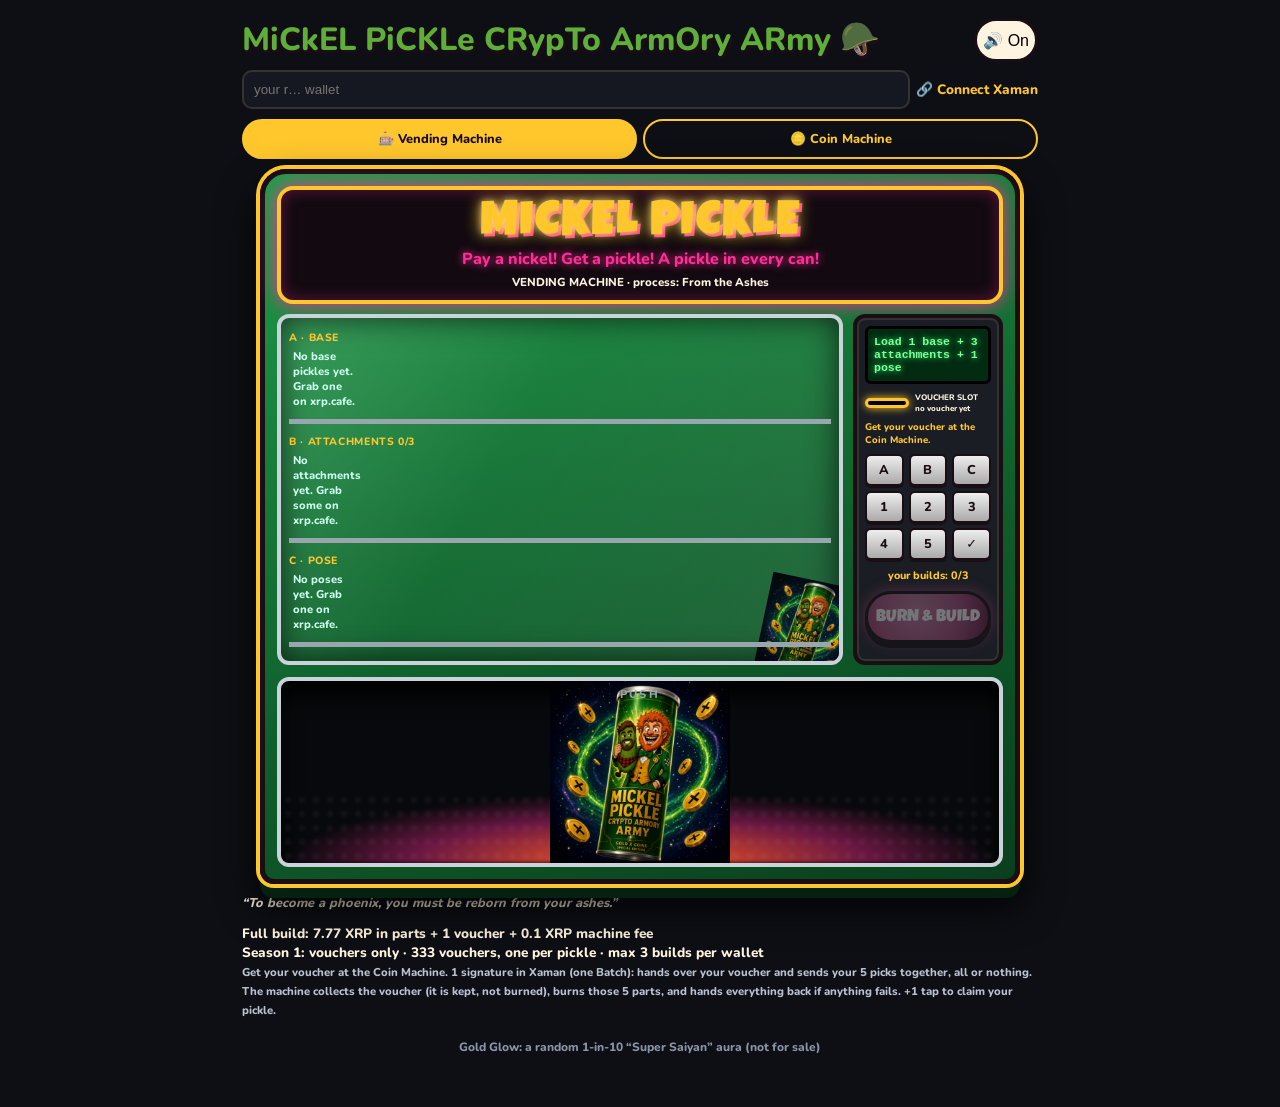
==== mickel-pickle/index.html @ 9c9e9162 "Point Buy on xrp.cafe buttons to Mickel Pickle collections" ====
<!doctype html><html lang="en"><head><meta charset="utf-8"><meta name="viewport" content="width=device-width,initial-scale=1,viewport-fit=cover">
<title>MiCkEL PiCKLe CRypTo ArmOry ARmy 🪖 · From the Ashes</title><link rel="stylesheet" href="ashes.css?v=20261023-vr1"></head>
<body>
<header class="hd"><h1 class="disp">MiCkEL PiCKLe CRypTo ArmOry ARmy 🪖</h1><button id="mute" class="mute" type="button"></button></header>
<div class="wal"><input id="w" placeholder="your r… wallet" autocomplete="off"><a href="#" id="connect">🔗 Connect Xaman</a></div>
<nav class="tabs"><a href="#ashes" data-t="ashes" class="on">🎰 Vending Machine</a><a href="#coin" data-t="coin">🪙 Coin Machine</a></nav>
<section id="t-shop" class="tab" hidden>
 <div class="banner cafeb"><img src="img/cafe_shop_pickles.jpg" alt="Mickel Pickle Shop on xrp.cafe"></div>
 <div class="card hero"><img src="img/base_standing_logo.jpg" alt="Base Mickel Pickle"><div><h2 class="disp">Base Pickles</h2><p>Every custom build starts with one base pickle.</p>
 <p class="price"><span id="pBase">3.33 XRP</span></p><p class="full">Full build: 7.77 XRP in parts (3.33 + 3 × 1.11 + 1.11) + 1 voucher (from the Coin Machine)</p><p class="note">Minted &amp; sold on xrp.cafe · 300 base pickles</p>
 <a class="btn gold cafe" href="https://xrp.cafe/collection/mickel-pickle-shop-bases" target="_blank" rel="noopener">BUY ON XRP.CAFE ↗</a></div></div>
</section>
<section id="t-att" class="tab" hidden>
 <div class="banner cafeb"><img src="img/cafe_shop_attachments.jpg" alt="Mickel Pickle Attachments on xrp.cafe"></div>
 <p class="full">Full build: 7.77 XRP in parts (3.33 + 3 × 1.11 + 1.11) + 1 voucher (from the Coin Machine)</p><p class="note">9 attachments · pick any 3 for each build · <b id="pAtt">1.11 XRP</b> each · minted &amp; sold on xrp.cafe</p><p><a class="btn gold cafe" href="https://xrp.cafe/collection/mickel-pickle-armory-attachments" target="_blank" rel="noopener">BUY ON XRP.CAFE ↗</a></p>
 <div class="grid" id="attGrid"></div>
 <div class="banner lineup"><img src="img/lineup_10.jpg" alt="Attachments lineup"></div>
</section>
<section id="t-vogue" class="tab" hidden>
 <div class="banner cafeb"><img src="img/cafe_shop_vogue_out.jpg" alt="MiCkLe PiCKLe Vogue Out on xrp.cafe"></div>
 <p class="full">Full build: 7.77 XRP in parts + 1 voucher (from the Coin Machine)</p><p class="note">MiCkLe PiCKLe Vogue Out · 333 poses (111 of each) · <b id="pPose">1.11 XRP</b> each · minted &amp; sold on xrp.cafe<br>Your pose decides how your finished pickle stands, and its creature arms and legs.</p>
 <div class="grid" id="poseGrid"></div><p><a class="btn gold cafe" href="https://xrp.cafe/collection/mickel-pickle-vogue-out-poses" target="_blank" rel="noopener">BUY ON XRP.CAFE ↗</a></p>
</section>
<section id="t-ashes" class="tab" hidden>
 <div class="vm">
  <div class="vm-marquee"><div class="disp vm-brand">MICKEL PICKLE</div><div class="vm-slogan">Pay a nickel! Get a pickle! A pickle in every can!</div><div class="vm-sub">VENDING MACHINE · process: <b>From the Ashes</b></div></div>
  <div class="vm-body">
   <div class="vm-glass">
    <div class="vm-row"><span class="vm-lbl">A · BASE</span><div class="vm-slots" id="myBases" data-r="A"></div></div>
    <div class="vm-row"><span class="vm-lbl">B · ATTACHMENTS <span id="nAtt">0/3</span></span><div class="vm-slots" id="myAtts" data-r="B"></div></div>
    <div class="vm-row"><span class="vm-lbl">C · POSE</span><div class="vm-slots" id="myPoses" data-r="C"></div></div>
    <img class="vm-sticker" src="img/can_armory_army.png" alt="">
   </div>
   <div class="vm-panel">
    <div class="vm-screen" id="status">Load 1 base + 3 attachments + 1 pose</div>
    <div class="vm-coin"><span class="vm-coinslot vm-billslot"></span><small id="vmPay">VOUCHER SLOT<br>insert 1 voucher</small><small class="vm-getv">Get your voucher at the Coin Machine.</small></div>
    <div class="vm-keys"><span>A</span><span>B</span><span>C</span><span>1</span><span>2</span><span>3</span><span>4</span><span>5</span><span>✓</span></div>
    <div class="vm-builds" id="myBuilds"></div>
    <button class="btn vm-build" id="build" type="button" disabled>BURN &amp; BUILD</button>
   </div>
  </div>
  <div class="vm-tray" id="vmTray"><div class="vm-flames"></div><div class="canbox"><img id="can" src="img/can_armory_army.png" alt="Mickel Pickle can"><img id="result" alt="Your new Mickel Pickle" hidden></div><span class="vm-push">PUSH</span></div><div id="vmBanner" hidden>🎉 YOUR CUSTOM PICKLE!</div><div id="vmClaims"></div>
 </div>
 <p class="lore">“To become a phoenix, you must be reborn from your ashes.”</p>
 <div class="cost"><b>Full build: 7.77 XRP in parts + 1 voucher + 0.1 XRP machine fee</b><br>Season 1: vouchers only · 333 vouchers, one per pickle · max 3 builds per wallet<br><small>Get your voucher at the Coin Machine. 1 signature in Xaman (one Batch): hands over your voucher and sends your 5 picks together, all or nothing. The machine collects the voucher (it is kept, not burned), burns those 5 parts, and hands everything back if anything fails. +1 tap to claim your pickle.</small></div>
 <div id="claims"></div>
</section>
<section id="t-coin" class="tab" hidden>
 <div class="vm cm">
  <div class="vm-marquee"><div class="disp vm-brand">COIN MACHINE</div><div class="vm-slogan">Coins in! Dollars out!</div><div class="vm-sub">Mickel Nickel voucher printer </div></div>
  <div class="cm-body">
   <div class="cm-hopper"><span class="vm-lbl">COIN HOPPER</span>
    <div class="cm-coins" id="cmCoins" data-demo="1"><i class="c ag">10K</i><i class="c cu">1K</i><i class="c cu">1K</i><i class="c cu">1K</i><i class="c ag">10K</i><i class="c cu">1K</i><i class="c cu">1K</i><i class="c cu">1K</i><i class="c ag">10K</i><i class="c cu">1K</i><i class="c cu">1K</i><i class="c cu">1K</i><i class="c ag">10K</i><i class="c cu">1K</i></div>
    <div class="cm-funnel"><span class="vm-coinslot"></span></div>
    <div class="cm-legend"><span><i class="c cu sm"></i>Copper 1,000</span><span><i class="c ag sm"></i>Silver 10,000</span><span><i class="c au sm"></i>Gold 100,000</span></div>
   </div>
   <div class="vm-panel"><span class="vm-lbl">TOTAL</span><div class="cm-total"><span class="cm-count" id="cmCount">50,000</span><small>4 Silver + 10 Copper</small><br><small>/ 50,000</small></div>
    <div class="cm-bar"><i></i></div><button class="btn vm-build" id="cmInsert" type="button" disabled>INSERT COINS</button><div class="vm-builds" id="cmMine"></div></div>
  </div>
  <div class="cm-billslot"><div class="cm-mouth"></div></div><div class="cm-vcount" id="cmVcount"></div>
 </div>
 <div class="cost"><b>Drop in any mix of Mickel Nickel coin NFTs worth exactly 50,000 per bill: 50K = 1 bill, 1 Gold (100K) = 2 bills, 150K = 3.</b> The bill pays for one custom build in the Vending Machine, where it is collected (not burned).<br><small>Rules: Copper coins are burned · Gold &amp; Silver coins are kept · max 3 vouchers per wallet · exact multiples of 50,000 only, or everything is handed back · max 3 vouchers per wallet counts every bill.</small><div id="cmStatus" class="vm-screen" style="margin-top:8px">Connect your wallet, tap your coins to fill the hopper to exactly 50,000.</div><div class="note" id="cmSigs"></div><div class="note"><b>0.1 XRP machine fee per request</b> (paid once, in signature 1; any extra signatures are 1 drop). Refunded if the machine hands your coins back.</div><div id="cmClaims"></div></div>
</section>
<div id="qr" hidden><img id="qri" alt="Scan with Xaman"><p class="small">Scan with Xaman</p></div>
<p class="small foot">Gold Glow: a random 1-in-10 “Super Saiyan” aura (not for sale)</p>
<script src="config.js"></script><script src="ashes.js?v=20261023-vr1"></script>
</body></html>
---- mickel-pickle/ashes.css ----
@font-face{font-family:"Luckiest Guy";src:url(fonts/luckiest-guy.woff2) format("woff2");font-display:swap}
@font-face{font-family:"Nunito";font-weight:800;src:url(fonts/nunito-800.woff2) format("woff2");font-display:swap}
:root{--ink:#1a0d14;--cream:#fff4e0;--gold:#ffc72c;--goldd:#c98900;--green:#1f9d4a;--pickle:#5fae3a;--fire:#ff5a1f}
*{box-sizing:border-box}body{margin:0 auto;max-width:560px;padding:10px 12px 40px;background:#0d0f14;color:#eee;font-family:"Nunito",system-ui,sans-serif;font-weight:800}
.disp{font-family:"Luckiest Guy",sans-serif;font-weight:400;letter-spacing:.03em}
.net{background:#7b2cff;color:#fff;text-align:center;font-size:.72rem;padding:5px;border-radius:8px;letter-spacing:.04em}
.hd{display:flex;align-items:center;gap:8px;margin:8px 0}.hd h1{flex:1;margin:0;font-family:"Nunito",system-ui,sans-serif;font-weight:800;text-transform:none;letter-spacing:0;font-size:clamp(1.25rem,6vw,2rem);line-height:1.05;color:var(--pickle);text-shadow:0 3px 0 var(--ink),3px 3px 0 var(--ink)}
.mute{min-width:44px;height:44px;border-radius:999px;border:3px solid var(--ink);background:var(--cream);font-size:1rem;cursor:pointer}
.wal{display:flex;gap:6px;align-items:center}.wal input{flex:1;min-width:0;padding:10px;border-radius:10px;border:2px solid #333;background:#151821;color:#eee}
#connect{color:var(--gold);text-decoration:none;font-size:.85rem;white-space:nowrap}
.tabs{display:flex;gap:6px;margin:10px 0}.tabs a{flex:1;text-align:center;padding:9px 4px;border-radius:999px;border:2px solid var(--gold);color:var(--gold);text-decoration:none;font-size:.8rem}
.tabs a.on{background:var(--gold);color:var(--ink)}.tab[hidden]{display:none}
.card{background:#151821;border:3px solid var(--pickle);border-radius:18px;padding:12px}.banner{margin-bottom:10px}.hero{display:grid;grid-template-columns:40% 1fr;gap:10px;align-items:center}
.hero img{width:100%;border-radius:12px}.hero h2{margin:0;color:var(--pickle)}
.price{font-size:1.3rem;color:var(--gold);margin:.3rem 0}.tbd{background:#ff3d9a;color:#fff;font-size:.62rem;padding:2px 6px;border-radius:999px;vertical-align:middle}
.stock,.cap{margin:.2rem 0;font-size:.8rem;color:#b9c0d0}
.banner{position:relative;border-radius:18px;overflow:hidden;border:3px solid var(--pickle)}.banner img{width:100%;display:block;max-height:440px;object-fit:cover;object-position:top}
.tagline{position:absolute;left:0;right:0;bottom:0;margin:0;padding:14px 8px 10px;text-align:center;font-size:clamp(1.5rem,8vw,2.2rem);color:var(--gold);text-shadow:0 3px 0 var(--ink),2px 2px 0 var(--ink);background:linear-gradient(#0000,#000c)}
.note{font-size:.8rem;color:#b9c0d0}
.grid{display:grid;grid-template-columns:repeat(3,1fr);gap:8px}.grid.sm{grid-template-columns:repeat(4,1fr)}
.it{background:var(--cream);color:var(--ink);border-radius:12px;padding:6px;text-align:center;font-size:.68rem;border:3px solid transparent;cursor:pointer;line-height:1.15}
.it img{width:100%;aspect-ratio:1;object-fit:contain;border-radius:8px}.it.sel{border-color:var(--fire);box-shadow:0 0 0 2px var(--gold)}.it.off{opacity:.45}
.it .left{display:block;color:#666;font-size:.62rem}.it button{margin-top:4px;width:100%;border:2px solid var(--ink);border-radius:999px;background:var(--gold);font:inherit;padding:4px}
.btn{border:3px solid var(--ink);border-radius:999px;min-height:52px;width:100%;font-family:"Luckiest Guy",sans-serif;font-size:1.2rem;cursor:pointer}
.gold{background:var(--gold);color:var(--ink);box-shadow:0 5px 0 var(--goldd)}.btn:disabled{opacity:.5}.big{font-size:1.6rem;min-height:64px;margin-top:10px}
.machine{background:radial-gradient(circle at 50% 70%,#ff5a1f55,#1a0d14 70%);border:4px solid var(--gold);border-radius:22px;padding:12px;text-align:center}
.mtitle{margin:0;font-size:2rem;color:var(--fire);text-shadow:0 3px 0 var(--ink)}.lore{margin:.2rem 0 .5rem;font-size:.8rem;color:var(--cream);font-style:italic}
.canbox{position:relative;height:min(62vw,300px);display:grid;place-items:center}.canbox img{height:100%;width:100%;object-fit:contain;border-radius:14px;min-height:0}.canbox{overflow:hidden}
#can.shake{animation:shake .35s infinite}@keyframes shake{0%,100%{transform:rotate(0)}25%{transform:rotate(-6deg) translateX(-4px)}75%{transform:rotate(6deg) translateX(4px)}}
#result.pop{animation:pop .7s cubic-bezier(.2,1.6,.4,1)}#result.drop{animation:drop 1.1s cubic-bezier(.3,1.5,.5,1)}#result.burst{animation:burst .6s ease-out}@keyframes drop{0%{transform:translateY(-120%)}70%{transform:translateY(4%)}to{transform:none}}@keyframes burst{0%{transform:scale(.3) rotate(-8deg);opacity:0;filter:brightness(3)}to{transform:none;opacity:1;filter:none}}@keyframes pop{0%{transform:translateY(60%) scale(.2);opacity:0}to{transform:none;opacity:1}}
.status{margin-top:8px;min-height:2.4em;color:var(--gold);font-size:.95rem}
h3{font-size:.95rem;margin:14px 0 6px;color:var(--pickle)}.cost{margin-top:12px;font-size:.85rem;color:var(--cream)}.cost small{color:#b9c0d0}
#qr{text-align:center;margin:10px 0}#qr img{background:#fff;padding:8px;border-radius:8px}.small{font-size:.75rem;color:#8a93a8}.foot{text-align:center;margin-top:20px}
#claims a,#vmClaims a{display:block;margin-top:8px;padding:12px;border-radius:999px;text-align:center;background:var(--gold);color:var(--ink);text-decoration:none;border:3px solid var(--ink)}
.full{margin:.3rem 0;color:var(--gold);font-size:.85rem}.it .qty{position:absolute;top:4px;right:4px;background:var(--fire);color:#fff;border-radius:999px;padding:1px 6px;font-size:.65rem}.it{position:relative}

.btn.cafe{display:inline-block;text-decoration:none;text-align:center;color:var(--ink)}.it a.cafe{display:block;margin-top:4px;border:2px solid var(--ink);border-radius:999px;background:var(--gold);color:var(--ink);text-decoration:none;padding:4px;font-weight:700}
/* s10 vending + coin machine reskin */
:root{--pink:#ff2d95}
.vm{position:relative;margin:4px auto 10px;max-width:760px;background:linear-gradient(160deg,#1f9d4a,#0f5e2b 60%,#0a3f1d);border:5px solid var(--ink);border-radius:26px 26px 14px 14px;padding:12px;box-shadow:0 0 0 4px var(--gold),0 14px 0 #06210f,0 20px 40px #000}
.vm-marquee{text-align:center;background:#120a10;border:4px solid var(--gold);border-radius:16px;padding:10px 6px;box-shadow:0 0 18px var(--pink),inset 0 0 16px #ff2d9555}
.vm-brand{font-size:clamp(1.7rem,8vw,3rem);color:var(--gold);text-shadow:0 0 6px #fff7,0 0 16px var(--gold),3px 3px 0 var(--pink);animation:glow 2s ease-in-out infinite}
@keyframes glow{50%{text-shadow:0 0 2px #fff7,0 0 6px var(--gold),3px 3px 0 var(--pink)}}
.vm-slogan{color:var(--pink);font-size:clamp(.72rem,3.2vw,1rem);text-shadow:0 0 8px var(--pink)}.vm-sub{color:var(--cream);font-size:.72rem;margin-top:4px}
.vm-body{display:grid;grid-template-columns:1fr 150px;gap:10px;margin-top:10px}
.vm-glass{position:relative;background:linear-gradient(120deg,#ffffff22,#ffffff05 40%,#ffffff18);border:4px solid #c9d3d9;border-radius:12px;padding:8px;box-shadow:inset 0 0 30px #000a;overflow:hidden;min-height:300px}
.vm-row{border-bottom:5px solid #9aa6ad;padding:4px 0 6px;margin-bottom:6px;position:relative;z-index:1}.vm-lbl{display:block;color:var(--gold);font-size:.66rem;letter-spacing:.06em}
.vm-slots{display:grid;grid-template-columns:repeat(auto-fill,minmax(64px,1fr));gap:6px;counter-reset:s}
.vm-slots .it{counter-increment:s;background:#fff4e0ee;padding:4px 4px 14px;font-size:.58rem}
.vm-slots .it::after{content:attr(data-code);position:absolute;bottom:2px;left:50%;transform:translateX(-50%);background:var(--ink);color:var(--gold);border-radius:4px;padding:0 5px;font-size:.6rem}
#myBases .it::after{content:"A" counter(s)}#myAtts .it::after{content:"B" counter(s)}#myPoses .it::after{content:"C" counter(s)}
.vm-slots .it::before{content:"";position:absolute;left:6px;right:6px;bottom:12px;height:6px;background:repeating-linear-gradient(90deg,#b8c2c8 0 4px,#6c777d 4px 7px);border-radius:3px}
.vm-slots .note{color:#cfe;font-size:.7rem;margin:4px}
.vm-sticker{position:absolute;right:-14px;bottom:-10px;width:90px;transform:rotate(12deg);opacity:.9;z-index:0}
.vm-panel{background:#1a1d24;border:4px solid var(--ink);border-radius:12px;padding:8px;display:flex;flex-direction:column;gap:8px;align-items:stretch;box-shadow:inset 0 0 0 2px #333}
.vm-screen{background:#032b12;color:#7dff9a;font-family:monospace;font-size:.72rem;border:3px solid #000;border-radius:6px;padding:6px;min-height:58px;text-shadow:0 0 6px #3f6}
.vm-coin{display:flex;gap:6px;align-items:center;color:var(--cream);font-size:.6rem}.vm-coinslot{display:inline-block;width:12px;height:40px;background:#000;border:3px solid var(--gold);border-radius:6px;box-shadow:0 0 8px var(--gold)}
.vm-keys{display:grid;grid-template-columns:repeat(3,1fr);gap:5px}.vm-keys span{background:linear-gradient(#eee,#aaa);color:var(--ink);text-align:center;border-radius:6px;padding:5px 0;font-size:.8rem;border:2px solid var(--ink);box-shadow:0 2px 0 var(--ink)}
.vm-builds{color:var(--gold);font-size:.68rem;text-align:center}
.vm-build{background:radial-gradient(circle at 40% 35%,#ff6ab8,var(--pink) 60%,#a0005a);color:#fff;border:3px solid var(--ink);border-radius:999px;padding:14px 6px;font-family:"Luckiest Guy",sans-serif;font-size:1.05rem;box-shadow:0 5px 0 var(--ink),0 0 14px var(--pink);cursor:pointer}
.vm-build:disabled{filter:saturate(.45) brightness(.8);cursor:not-allowed}
.vm-tray{position:relative;margin-top:12px;background:#08090c;border:4px solid #c9d3d9;border-radius:12px;height:190px;overflow:hidden;box-shadow:inset 0 14px 20px #000}
.vm-tray .canbox{height:100%;position:relative;z-index:1}.vm-tray .canbox img{object-fit:contain}
.vm-flames{position:absolute;inset:auto 0 0 0;height:70px;background:radial-gradient(ellipse at 50% 100%,#ff5a1f,#ff2d9566 45%,transparent 70%);filter:blur(2px);animation:flick 1.2s infinite alternate;z-index:0}
.vm-flames::after{content:"";position:absolute;inset:0;background:radial-gradient(circle,#ccc8 1px,transparent 2px) 0 0/14px 14px;animation:ash 3s linear infinite;opacity:.5}
@keyframes flick{to{opacity:.6;transform:scaleY(1.15)}}@keyframes ash{to{background-position:0 -70px}}
.vm-push{position:absolute;top:6px;left:50%;transform:translateX(-50%);color:#9aa6ad;font-size:.7rem;letter-spacing:.2em;z-index:2}
.vm-x{display:flex;justify-content:space-around;margin-top:8px}.vm-x span{width:34px;height:34px;border-radius:50%;background:radial-gradient(circle at 35% 30%,#fff2a8,var(--gold) 45%,var(--goldd));border:3px solid var(--ink);display:grid;place-items:center;color:var(--ink);font-weight:900}
/* coin machine */
.cm .vm-brand{font-size:clamp(1.5rem,7vw,2.6rem)}.soon{background:var(--pink);color:#fff;border-radius:999px;padding:2px 8px;margin-left:4px;box-shadow:0 0 10px var(--pink)}
.cm-body{display:grid;grid-template-columns:1fr 160px;gap:10px;margin-top:10px}
.cm-hopper{background:linear-gradient(120deg,#ffffff22,#ffffff05 40%,#ffffff18);border:4px solid #c9d3d9;border-radius:12px;padding:8px;box-shadow:inset 0 0 30px #000a}
.cm-coins{display:flex;flex-wrap:wrap;justify-content:center;gap:4px;min-height:96px;align-content:flex-end}
.c{display:inline-grid;place-items:center;width:44px;height:44px;border-radius:50%;border:3px solid var(--ink);font-style:normal;font-size:.7rem;color:var(--ink);box-shadow:0 3px 0 var(--ink);animation:fall 2.4s ease-in infinite}
.c:nth-child(2n){animation-delay:.6s}.c:nth-child(3n){animation-delay:1.2s}@keyframes fall{0%{transform:translateY(-14px) rotate(-20deg)}60%,100%{transform:translateY(0) rotate(0)}}
.cu{background:radial-gradient(circle at 35% 30%,#ffc59a,#c8682a 55%,#7a3a12)}.ag{background:radial-gradient(circle at 35% 30%,#fff,#c2c9cf 55%,#7d868c)}.au{background:radial-gradient(circle at 35% 30%,#fff2a8,var(--gold) 50%,var(--goldd))}
.c.sm{width:14px;height:14px;border-width:2px;box-shadow:none;animation:none;vertical-align:middle;margin-right:3px}
.cm-funnel{margin:6px auto 0;width:70%;height:40px;background:linear-gradient(#9aa6ad,#4a5358);clip-path:polygon(0 0,100% 0,60% 100%,40% 100%);display:grid;place-items:end center}
.cm-legend{display:flex;flex-wrap:wrap;gap:8px;justify-content:center;font-size:.62rem;color:var(--cream);margin-top:6px}
.cm-total{background:#1b0010;border:3px solid #000;border-radius:6px;padding:8px 4px;text-align:center;font-family:monospace;color:#ff6ab8;text-shadow:0 0 8px var(--pink)}.cm-count{font-size:1.5rem;display:block}.cm-total small{color:#ffa6d4}
.cm-bar{height:10px;background:#000;border-radius:6px;overflow:hidden;border:2px solid #444}.cm-bar i{display:block;height:100%;width:100%;background:linear-gradient(90deg,var(--green),var(--gold));animation:fill 3s ease-out infinite}@keyframes fill{from{width:0}}
.cm-billslot{position:relative;margin-top:12px;height:180px;overflow:hidden}.cm-mouth{height:16px;background:#000;border:4px solid #c9d3d9;border-radius:8px;box-shadow:0 0 10px var(--gold);position:relative;z-index:2}
.cm-bill{position:absolute;top:6px;left:6%;width:88%;border-radius:6px;box-shadow:0 8px 16px #000;animation:print 4s ease-out infinite;z-index:1}@keyframes print{0%{transform:translateY(-100%)}55%,100%{transform:translateY(0)}}
@media(min-width:900px){body:has(#t-ashes:not([hidden])),body:has(#t-coin:not([hidden])){max-width:820px}}
@media(max-width:520px){.vm-body,.cm-body{grid-template-columns:1fr}.vm-panel{display:grid;grid-template-columns:1fr 1fr;align-items:center}.vm-screen,.vm-build,.vm-builds{grid-column:1/-1}.vm-keys{grid-row:span 1}.vm-glass{min-height:0}.vm-sticker{width:70px}.cm-billslot{height:130px}}
.cm-coins .c{width:36px;height:36px;font-size:.6rem}

.banner.cafeb img{max-height:none;object-fit:contain}.banner.lineup{margin-top:10px}.banner.lineup img{max-height:none}
.cm-coins .c.mine{cursor:pointer;opacity:.55}.cm-coins .c.mine.sel{opacity:1;outline:3px solid var(--pink)}#vmPay label{display:block;margin-top:3px;color:var(--gold);cursor:pointer}
.vm-coin{flex-wrap:wrap}.vm-billslot{width:44px;height:10px}.vm-getv{flex-basis:100%;color:var(--gold);font-size:.6rem}

.voucher-success{background:linear-gradient(135deg,#1a3a1a,#0d1f0d);border:2px solid #4caf50;border-radius:12px;padding:16px;text-align:center;margin:8px 0;animation:vpop .4s ease-out}
.voucher-success .big{font-size:1.4em;font-weight:700;color:#a5d6a7;margin-bottom:6px}
.voucher-success .small{font-size:.85em;opacity:.85}
.cm-wait{animation:vblink 1.2s ease-in-out infinite}
@keyframes vpop{from{transform:scale(.92);opacity:0}to{transform:scale(1);opacity:1}}
@keyframes vblink{50%{opacity:.45}}

/* voucher reveal + pickle reveal (Oct 23) */
.cm.working .cm-hopper{animation:shake .3s infinite}.cm.working .vm-coinslot{box-shadow:0 0 16px var(--gold),0 0 30px var(--gold)}
.cm-funnel{position:relative;overflow:visible}.cm-drop{position:absolute;top:-60px;width:26px!important;height:26px!important;font-size:0!important;animation:cmdrop .9s ease-in forwards;z-index:3}@keyframes cmdrop{to{transform:translateY(70px) rotate(540deg) scale(.5);opacity:0}}
.cm-billslot.printing .cm-bill{display:none}.cm-billslot.printing{height:240px}
.cm-out{position:absolute;top:6px;left:8%;width:84%;border-radius:6px;box-shadow:0 10px 20px #000;transform:translateY(calc(-100% - 10px));animation:billout 1.3s cubic-bezier(.3,1.3,.5,1) forwards;z-index:1}@keyframes billout{to{transform:translateY(var(--o)) rotate(var(--r))}}
.cm-out-tag{position:absolute;bottom:8px;left:50%;transform:translateX(-50%);z-index:3;background:var(--green,#4caf50);color:#000;font-weight:800;padding:4px 12px;border-radius:999px;box-shadow:0 0 14px var(--gold);animation:vpop .4s ease-out;white-space:nowrap}
.cm-vcount{margin-top:10px;text-align:center;background:#08090c;border:3px solid var(--gold);border-radius:12px;padding:8px;color:var(--cream)}.cm-vcount .vc-n{font-size:2rem;font-weight:800;color:var(--gold);line-height:1}.cm-vcount .vc-bills{font-size:1.4rem;letter-spacing:2px;min-height:1.6rem}.cm-vcount em{font-size:.8rem;opacity:.7}
.vm-tray{transition:height .6s ease}.vm-tray.reveal{height:min(110vw,440px)}
#vmBanner{text-align:center;font-weight:800;font-size:1.3rem;color:var(--gold);margin:8px 0 4px;text-shadow:0 0 10px var(--gold)}#vmBanner.vpop{animation:vpop .5s ease-out}
#vmClaims a{display:block;margin:6px auto;text-align:center}
@media(max-width:520px){.cm-billslot.printing{height:190px}}

/* noimg 20261024 */.cm-billslot{height:24px}.cm-billslot.printing{height:240px}@media(max-width:520px){.cm-billslot{height:24px}.cm-billslot.printing{height:190px}}
.cm-refund{background:#3a0d0d;border:2px solid #ff6b6b;border-radius:8px;padding:10px;color:#ffd6d6;text-align:center}.cm-refund .big{font-size:1.2em;font-weight:800;color:#ff8a8a}
.cm-body{position:relative}.cm-locked .cm-coins,.cm-locked #cmInsert{pointer-events:none;opacity:.45;filter:grayscale(1)}.cm-soldout{position:absolute;inset:0;display:flex;flex-direction:column;align-items:center;justify-content:center;gap:6px;background:rgba(0,0,0,.72);z-index:5;border-radius:10px;text-align:center;padding:12px}.cm-soldout b{font-size:2.2em;color:#ff4d4d;border:4px solid #ff4d4d;padding:4px 14px;transform:rotate(-8deg);letter-spacing:2px;font-weight:900}.cm-soldout span{color:#fff;font-weight:700}
.cm-soldout{background:rgba(5,5,10,.86)}.cm-soldout b.neon{transform:none;border:none;padding:0;font-size:3.4em;line-height:.95;letter-spacing:6px;color:transparent;-webkit-text-stroke:2px #ff3b3b;text-shadow:0 0 4px #ff3b3b,0 0 12px #ff1a1a,0 0 28px #ff0000,0 0 48px #c00;animation:neonflick 3.2s infinite}.cm-soldout span{color:#ffd0d0;font-size:.95em;text-shadow:0 0 6px #ff3b3b}
@keyframes neonflick{0%,18%,22%,25%,53%,57%,100%{opacity:1}20%,24%,55%{opacity:.35;text-shadow:none}}
@media(prefers-reduced-motion:reduce){.cm-soldout b.neon{animation:none}}
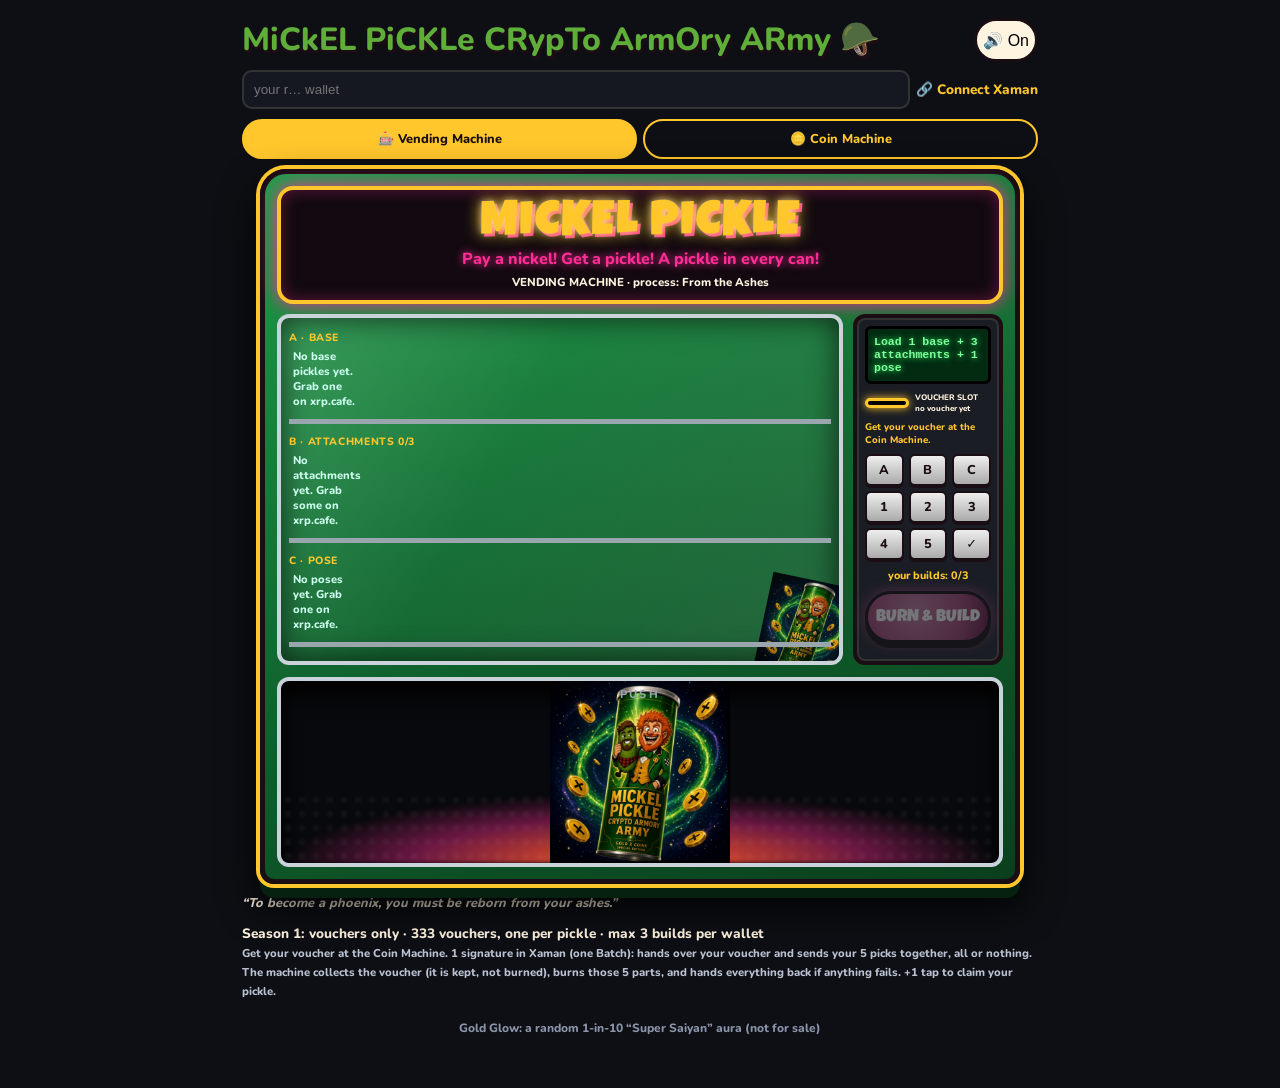
==== commit 492c27ac: "Mickel Pickle: remove full build cost lines" ====
--- a/mickel-pickle/index.html
+++ b/mickel-pickle/index.html
@@ -7,18 +7,18 @@
 <section id="t-shop" class="tab" hidden>
  <div class="banner cafeb"><img src="img/cafe_shop_pickles.jpg" alt="Mickel Pickle Shop on xrp.cafe"></div>
  <div class="card hero"><img src="img/base_standing_logo.jpg" alt="Base Mickel Pickle"><div><h2 class="disp">Base Pickles</h2><p>Every custom build starts with one base pickle.</p>
- <p class="price"><span id="pBase">3.33 XRP</span></p><p class="full">Full build: 7.77 XRP in parts (3.33 + 3 × 1.11 + 1.11) + 1 voucher (from the Coin Machine)</p><p class="note">Minted &amp; sold on xrp.cafe · 300 base pickles</p>
+ <p class="price"><span id="pBase">3.33 XRP</span></p><p class="note">Minted &amp; sold on xrp.cafe · 300 base pickles</p>
  <a class="btn gold cafe" href="https://xrp.cafe/collection/mickel-pickle-shop-bases" target="_blank" rel="noopener">BUY ON XRP.CAFE ↗</a></div></div>
 </section>
 <section id="t-att" class="tab" hidden>
  <div class="banner cafeb"><img src="img/cafe_shop_attachments.jpg" alt="Mickel Pickle Attachments on xrp.cafe"></div>
- <p class="full">Full build: 7.77 XRP in parts (3.33 + 3 × 1.11 + 1.11) + 1 voucher (from the Coin Machine)</p><p class="note">9 attachments · pick any 3 for each build · <b id="pAtt">1.11 XRP</b> each · minted &amp; sold on xrp.cafe</p><p><a class="btn gold cafe" href="https://xrp.cafe/collection/mickel-pickle-armory-attachments" target="_blank" rel="noopener">BUY ON XRP.CAFE ↗</a></p>
+ <p class="note">9 attachments · pick any 3 for each build · <b id="pAtt">1.11 XRP</b> each · minted &amp; sold on xrp.cafe</p><p><a class="btn gold cafe" href="https://xrp.cafe/collection/mickel-pickle-armory-attachments" target="_blank" rel="noopener">BUY ON XRP.CAFE ↗</a></p>
  <div class="grid" id="attGrid"></div>
  <div class="banner lineup"><img src="img/lineup_10.jpg" alt="Attachments lineup"></div>
 </section>
 <section id="t-vogue" class="tab" hidden>
  <div class="banner cafeb"><img src="img/cafe_shop_vogue_out.jpg" alt="MiCkLe PiCKLe Vogue Out on xrp.cafe"></div>
- <p class="full">Full build: 7.77 XRP in parts + 1 voucher (from the Coin Machine)</p><p class="note">MiCkLe PiCKLe Vogue Out · 333 poses (111 of each) · <b id="pPose">1.11 XRP</b> each · minted &amp; sold on xrp.cafe<br>Your pose decides how your finished pickle stands, and its creature arms and legs.</p>
+ <p class="note">MiCkLe PiCKLe Vogue Out · 333 poses (111 of each) · <b id="pPose">1.11 XRP</b> each · minted &amp; sold on xrp.cafe<br>Your pose decides how your finished pickle stands, and its creature arms and legs.</p>
  <div class="grid" id="poseGrid"></div><p><a class="btn gold cafe" href="https://xrp.cafe/collection/mickel-pickle-vogue-out-poses" target="_blank" rel="noopener">BUY ON XRP.CAFE ↗</a></p>
 </section>
 <section id="t-ashes" class="tab" hidden>
@@ -42,7 +42,7 @@
   <div class="vm-tray" id="vmTray"><div class="vm-flames"></div><div class="canbox"><img id="can" src="img/can_armory_army.png" alt="Mickel Pickle can"><img id="result" alt="Your new Mickel Pickle" hidden></div><span class="vm-push">PUSH</span></div><div id="vmBanner" hidden>🎉 YOUR CUSTOM PICKLE!</div><div id="vmClaims"></div>
  </div>
  <p class="lore">“To become a phoenix, you must be reborn from your ashes.”</p>
- <div class="cost"><b>Full build: 7.77 XRP in parts + 1 voucher + 0.1 XRP machine fee</b><br>Season 1: vouchers only · 333 vouchers, one per pickle · max 3 builds per wallet<br><small>Get your voucher at the Coin Machine. 1 signature in Xaman (one Batch): hands over your voucher and sends your 5 picks together, all or nothing. The machine collects the voucher (it is kept, not burned), burns those 5 parts, and hands everything back if anything fails. +1 tap to claim your pickle.</small></div>
+ <div class="cost">Season 1: vouchers only · 333 vouchers, one per pickle · max 3 builds per wallet<br><small>Get your voucher at the Coin Machine. 1 signature in Xaman (one Batch): hands over your voucher and sends your 5 picks together, all or nothing. The machine collects the voucher (it is kept, not burned), burns those 5 parts, and hands everything back if anything fails. +1 tap to claim your pickle.</small></div>
  <div id="claims"></div>
 </section>
 <section id="t-coin" class="tab" hidden>
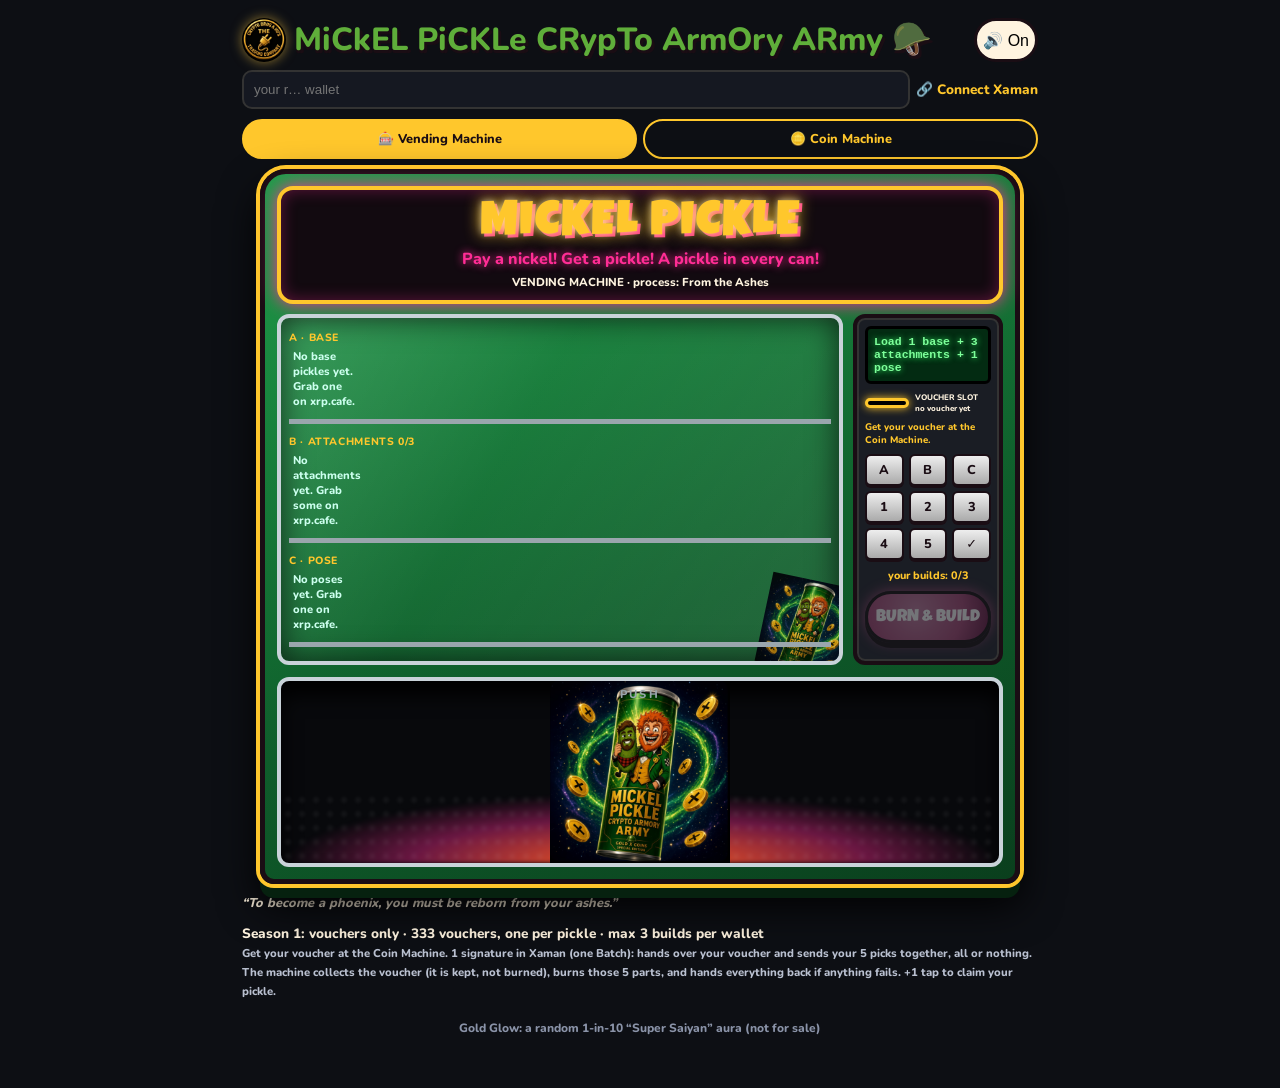
==== commit 9a79ab4a: "Add logo home button to Mickel Pickle page" ====
--- a/mickel-pickle/index.html
+++ b/mickel-pickle/index.html
@@ -1,7 +1,7 @@
 <!doctype html><html lang="en"><head><meta charset="utf-8"><meta name="viewport" content="width=device-width,initial-scale=1,viewport-fit=cover">
 <title>MiCkEL PiCKLe CRypTo ArmOry ARmy 🪖 · From the Ashes</title><link rel="stylesheet" href="ashes.css?v=20261023-vr1"></head>
 <body>
-<header class="hd"><h1 class="disp">MiCkEL PiCKLe CRypTo ArmOry ARmy 🪖</h1><button id="mute" class="mute" type="button"></button></header>
+<header class="hd"><a class="homelogo" href="../home.html" aria-label="Home"><img src="../img/the_plug.png" alt="Crypto Bros &amp; Ho's Trading Company — Home" width="44" height="44"></a><h1 class="disp">MiCkEL PiCKLe CRypTo ArmOry ARmy 🪖</h1><button id="mute" class="mute" type="button"></button></header>
 <div class="wal"><input id="w" placeholder="your r… wallet" autocomplete="off"><a href="#" id="connect">🔗 Connect Xaman</a></div>
 <nav class="tabs"><a href="#ashes" data-t="ashes" class="on">🎰 Vending Machine</a><a href="#coin" data-t="coin">🪙 Coin Machine</a></nav>
 <section id="t-shop" class="tab" hidden>
--- a/mickel-pickle/ashes.css
+++ b/mickel-pickle/ashes.css
@@ -114,3 +114,5 @@
 .cm-soldout{background:rgba(5,5,10,.86)}.cm-soldout b.neon{transform:none;border:none;padding:0;font-size:3.4em;line-height:.95;letter-spacing:6px;color:transparent;-webkit-text-stroke:2px #ff3b3b;text-shadow:0 0 4px #ff3b3b,0 0 12px #ff1a1a,0 0 28px #ff0000,0 0 48px #c00;animation:neonflick 3.2s infinite}.cm-soldout span{color:#ffd0d0;font-size:.95em;text-shadow:0 0 6px #ff3b3b}
 @keyframes neonflick{0%,18%,22%,25%,53%,57%,100%{opacity:1}20%,24%,55%{opacity:.35;text-shadow:none}}
 @media(prefers-reduced-motion:reduce){.cm-soldout b.neon{animation:none}}
+
+.homelogo{flex:0 0 auto;display:block;width:44px;height:44px;border-radius:50%;line-height:0}.homelogo img{width:44px;height:44px;border-radius:50%;filter:drop-shadow(0 0 6px rgba(245,197,66,.55))}.homelogo:active{transform:scale(.92)}
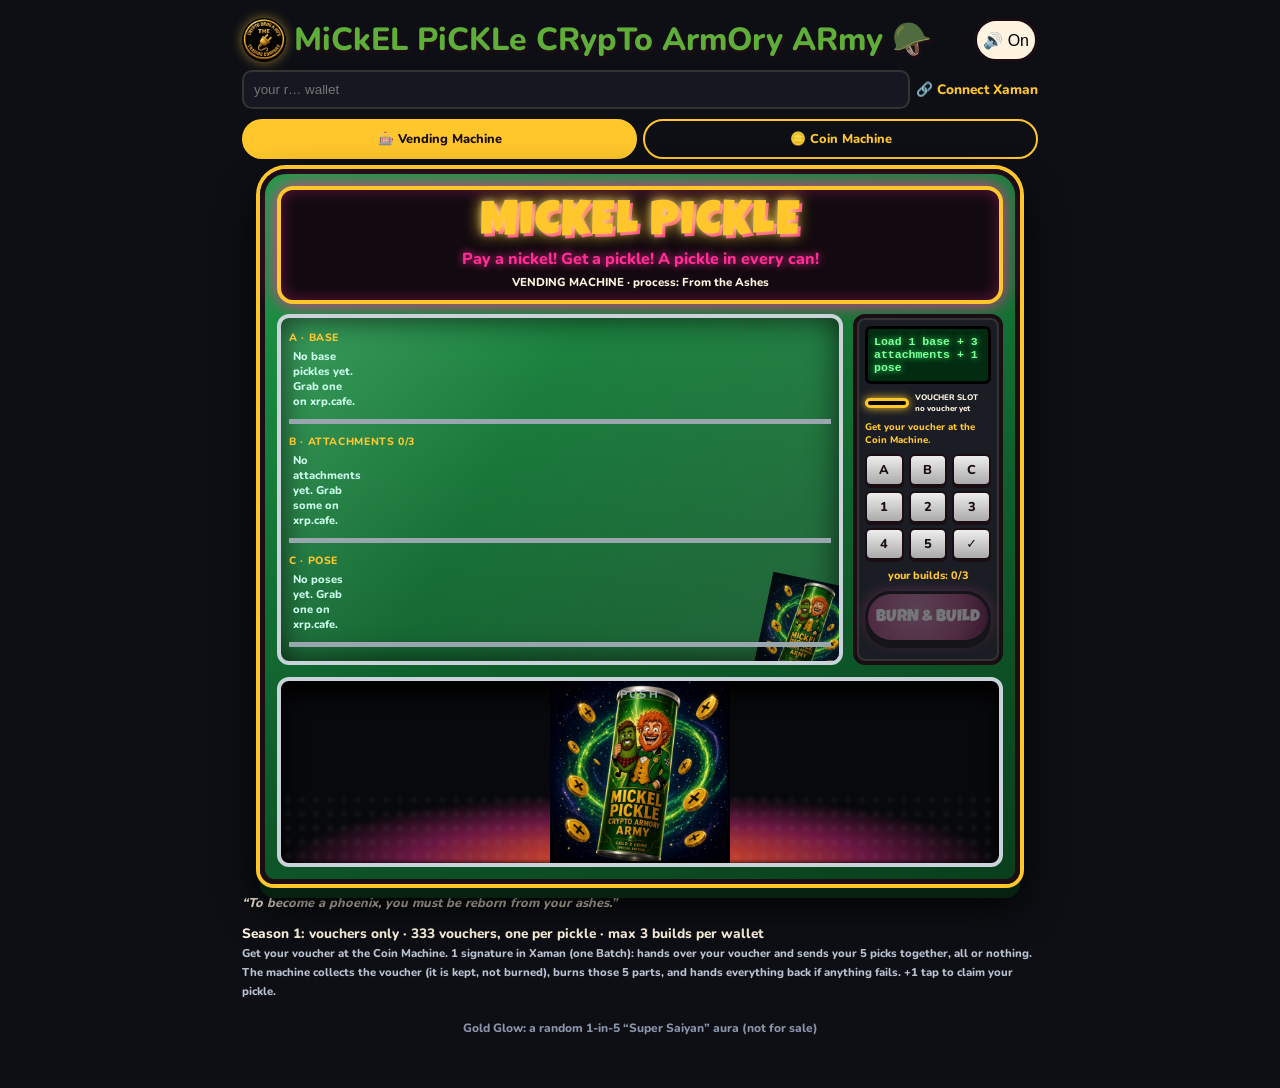
==== commit ec97af14: "Machine celebrations: furnace, can pop reveal, louder sounds; GLOW 1-in-5 text" ====
--- a/mickel-pickle/index.html
+++ b/mickel-pickle/index.html
@@ -62,6 +62,6 @@
  <div class="cost"><b>Drop in any mix of Mickel Nickel coin NFTs worth exactly 50,000 per bill: 50K = 1 bill, 1 Gold (100K) = 2 bills, 150K = 3.</b> The bill pays for one custom build in the Vending Machine, where it is collected (not burned).<br><small>Rules: Copper coins are burned · Gold &amp; Silver coins are kept · max 3 vouchers per wallet · exact multiples of 50,000 only, or everything is handed back · max 3 vouchers per wallet counts every bill.</small><div id="cmStatus" class="vm-screen" style="margin-top:8px">Connect your wallet, tap your coins to fill the hopper to exactly 50,000.</div><div class="note" id="cmSigs"></div><div class="note"><b>0.1 XRP machine fee per request</b> (paid once, in signature 1; any extra signatures are 1 drop). Refunded if the machine hands your coins back.</div><div id="cmClaims"></div></div>
 </section>
 <div id="qr" hidden><img id="qri" alt="Scan with Xaman"><p class="small">Scan with Xaman</p></div>
-<p class="small foot">Gold Glow: a random 1-in-10 “Super Saiyan” aura (not for sale)</p>
+<p class="small foot">Gold Glow: a random 1-in-5 “Super Saiyan” aura (not for sale)</p>
 <script src="config.js"></script><script src="ashes.js?v=20261023-vr1"></script>
 </body></html>
--- a/mickel-pickle/ashes.css
+++ b/mickel-pickle/ashes.css
@@ -31,7 +31,7 @@
 .status{margin-top:8px;min-height:2.4em;color:var(--gold);font-size:.95rem}
 h3{font-size:.95rem;margin:14px 0 6px;color:var(--pickle)}.cost{margin-top:12px;font-size:.85rem;color:var(--cream)}.cost small{color:#b9c0d0}
 #qr{text-align:center;margin:10px 0}#qr img{background:#fff;padding:8px;border-radius:8px}.small{font-size:.75rem;color:#8a93a8}.foot{text-align:center;margin-top:20px}
-#claims a,#vmClaims a{display:block;margin-top:8px;padding:12px;border-radius:999px;text-align:center;background:var(--gold);color:var(--ink);text-decoration:none;border:3px solid var(--ink)}
+#claims a,#vmClaims a,#cmClaims a{display:block;margin-top:8px;padding:12px;border-radius:999px;text-align:center;background:var(--gold);color:var(--ink);text-decoration:none;border:3px solid var(--ink)}
 .full{margin:.3rem 0;color:var(--gold);font-size:.85rem}.it .qty{position:absolute;top:4px;right:4px;background:var(--fire);color:#fff;border-radius:999px;padding:1px 6px;font-size:.65rem}.it{position:relative}
 
 .btn.cafe{display:inline-block;text-decoration:none;text-align:center;color:var(--ink)}.it a.cafe{display:block;margin-top:4px;border:2px solid var(--ink);border-radius:999px;background:var(--gold);color:var(--ink);text-decoration:none;padding:4px;font-weight:700}
@@ -116,3 +116,27 @@
 @media(prefers-reduced-motion:reduce){.cm-soldout b.neon{animation:none}}
 
 .homelogo{flex:0 0 auto;display:block;width:44px;height:44px;border-radius:50%;line-height:0}.homelogo img{width:44px;height:44px;border-radius:50%;filter:drop-shadow(0 0 6px rgba(245,197,66,.55))}.homelogo:active{transform:scale(.92)}
+/* celebrations (preview) */
+.cm-billslot.printing .cm-out{animation:billout 1.3s cubic-bezier(.3,1.3,.5,1) forwards,billbounce .5s 1.3s ease-out}@keyframes billbounce{0%,100%{scale:1}40%{scale:1.06}}
+.spark{position:absolute;z-index:4;pointer-events:none;font-size:18px;animation:spark 1s ease-out forwards}@keyframes spark{0%{opacity:1;transform:translate(0,0) scale(.4)}to{opacity:0;transform:translate(var(--dx),var(--dy)) scale(1.2)}}
+.cm-claimhere{display:block;margin:10px auto 0;width:max-content;animation:vpop .5s ease-out,glowp 1.2s 1s infinite}@keyframes glowp{50%{box-shadow:0 0 18px var(--gold)}}
+.vm-prog{margin:6px auto 0;height:10px;width:90%;border-radius:6px;background:#0006;overflow:hidden}.vm-prog i{display:block;height:100%;width:5%;background:linear-gradient(90deg,#3c9,#ffd54a);transition:width 1s}
+.canbox{position:relative}.bub{position:absolute;bottom:20%;width:10px;height:10px;border-radius:50%;border:2px solid #9f9c;pointer-events:none;animation:bub 1.6s ease-in forwards}@keyframes bub{to{transform:translateY(-160px) scale(1.6);opacity:0}}
+#can.lidpop{animation:lidpop .6s ease-out forwards}@keyframes lidpop{0%{transform:none}30%{transform:scale(1.1,.9)}60%{transform:translateY(-10px) scale(.95,1.08)}to{transform:translateY(30%) scale(.9);opacity:.0}}
+.lid{position:absolute;left:30%;top:0;width:40%;height:14px;border-radius:50%;background:radial-gradient(#ddd,#777);z-index:5;animation:lid 1s ease-out forwards}@keyframes lid{to{transform:translate(90px,-200px) rotate(540deg);opacity:0}}
+#result.rise{animation:riseup 1s cubic-bezier(.2,1.5,.4,1)}@keyframes riseup{0%{transform:translateY(70%) scale(.3);opacity:0}to{transform:none;opacity:1}}
+.confetti{position:absolute;top:40%;left:50%;width:8px;height:12px;z-index:6;pointer-events:none;animation:conf 1.8s ease-out forwards}@keyframes conf{to{transform:translate(var(--dx),var(--dy)) rotate(720deg);opacity:0}}
+.aura{position:absolute;inset:-10%;border-radius:50%;z-index:0;pointer-events:none;background:radial-gradient(#ffd54acc,#ffb30044 45%,transparent 70%);animation:aura 1.4s ease-out 2}@keyframes aura{0%{opacity:0;transform:scale(.5)}40%{opacity:1}to{opacity:0;transform:scale(1.3)}}
+.vm-ready{font-weight:900;font-size:20px;text-align:center;color:#ffd54a;text-shadow:0 0 10px #000;animation:vpop .5s ease-out}.vm-ready .rare{display:block;font-size:26px;color:#fff3a0;text-shadow:0 0 14px #ffb300,0 0 4px #000}
+/* furnace while cooking (preview) */
+.vm.cooking{background:linear-gradient(160deg,#7a2a0a,#3a1206 60%,#1a0703);box-shadow:0 0 0 4px #ff8a1f,0 14px 0 #1a0703,0 0 40px #ff5a00aa;animation:furnace 1.2s ease-in-out infinite}
+@keyframes furnace{50%{box-shadow:0 0 0 4px #ffb347,0 14px 0 #1a0703,0 0 60px #ff3d00dd}}
+.vm.cooking .vm-glass{background:radial-gradient(ellipse at 50% 110%,#fff3a0 0%,#ffb300 18%,#ff5a00 40%,#8a1a00 70%,#200500);border-color:#5a2a14;animation:fire .18s steps(2) infinite alternate}
+@keyframes fire{to{filter:brightness(1.15) saturate(1.2)}}
+.vm.cooking .vm-glass::after{content:"";position:absolute;inset:0;z-index:2;pointer-events:none;background:repeating-linear-gradient(0deg,#fff0 0 6px,#fff1 6px 8px);animation:shimmer 1.4s linear infinite}
+@keyframes shimmer{to{background-position:0 -40px;transform:skewX(1deg)}}
+.vm.cooking .canbox{background:radial-gradient(circle at 50% 85%,#ff8a1f88,#0000 65%);border-radius:14px}
+.vm-note{display:block;font-weight:800;color:#ffd54a;text-shadow:0 0 8px #ff5a00;margin-bottom:4px;font-size:.85em}
+.ember{position:absolute;bottom:0;width:5px;height:5px;border-radius:50%;background:#ffcf4a;box-shadow:0 0 6px #ff7a00;z-index:3;pointer-events:none;animation:ember 2.2s ease-out forwards}
+@keyframes ember{to{transform:translate(var(--dx),-260px);opacity:0}}
+@media(prefers-reduced-motion:reduce){.vm.cooking,.vm.cooking .vm-glass,.vm.cooking .vm-glass::after{animation:none}}
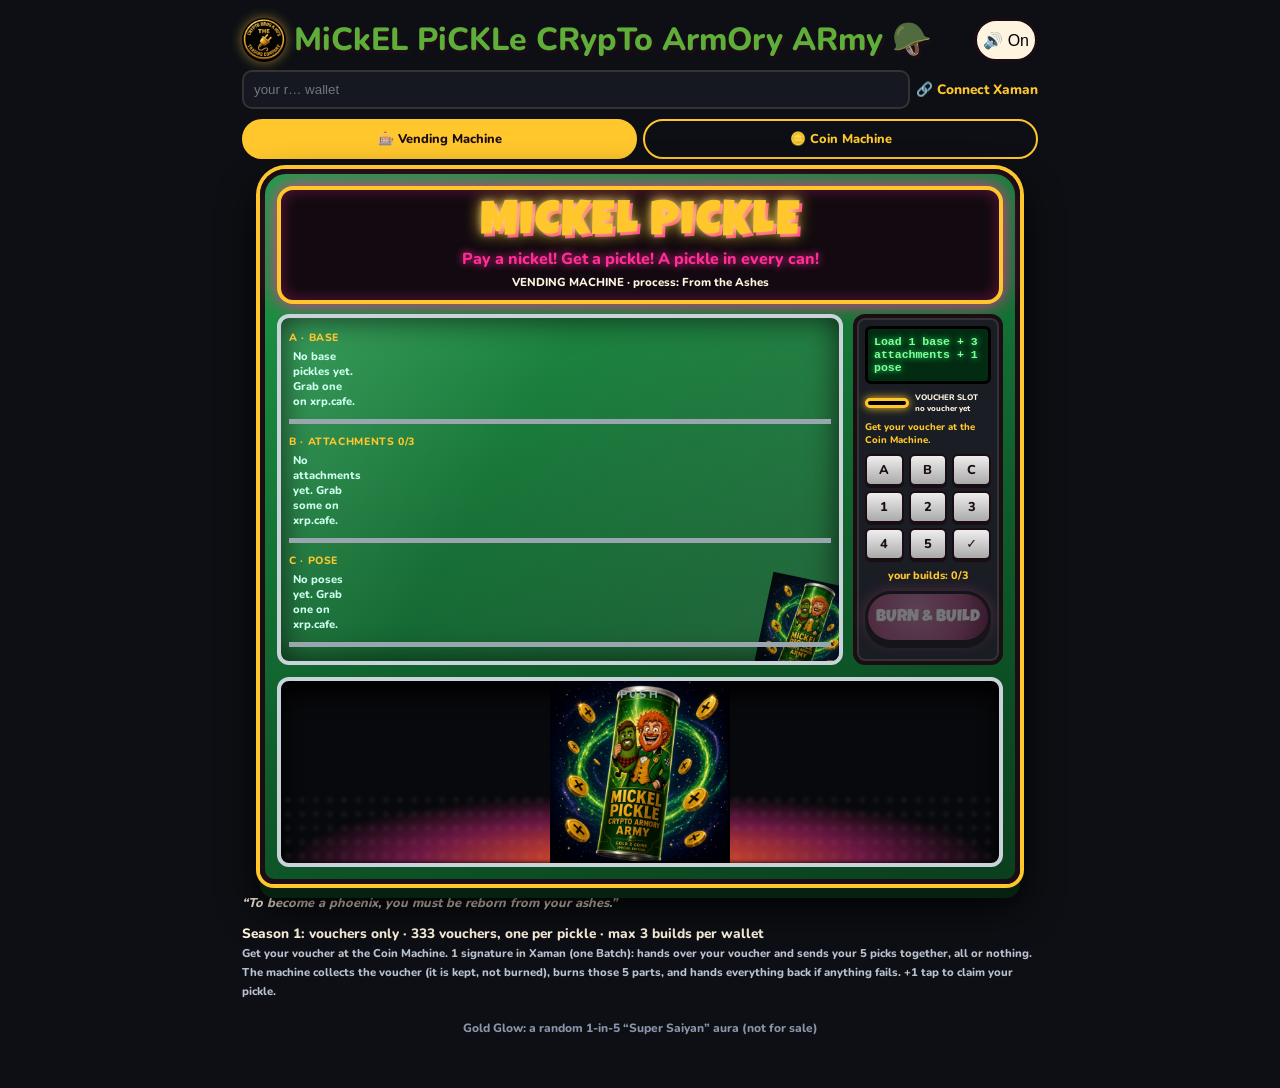
==== commit 1fe8096c: "Mickel Pickle prices: base 5.89, pose 3.33, attachment 1.11 XRP" ====
--- a/mickel-pickle/index.html
+++ b/mickel-pickle/index.html
@@ -7,7 +7,7 @@
 <section id="t-shop" class="tab" hidden>
  <div class="banner cafeb"><img src="img/cafe_shop_pickles.jpg" alt="Mickel Pickle Shop on xrp.cafe"></div>
  <div class="card hero"><img src="img/base_standing_logo.jpg" alt="Base Mickel Pickle"><div><h2 class="disp">Base Pickles</h2><p>Every custom build starts with one base pickle.</p>
- <p class="price"><span id="pBase">3.33 XRP</span></p><p class="note">Minted &amp; sold on xrp.cafe · 300 base pickles</p>
+ <p class="price"><span id="pBase">5.89 XRP</span></p><p class="note">Minted &amp; sold on xrp.cafe · 300 base pickles</p>
  <a class="btn gold cafe" href="https://xrp.cafe/collection/mickel-pickle-shop-bases" target="_blank" rel="noopener">BUY ON XRP.CAFE ↗</a></div></div>
 </section>
 <section id="t-att" class="tab" hidden>
@@ -18,7 +18,7 @@
 </section>
 <section id="t-vogue" class="tab" hidden>
  <div class="banner cafeb"><img src="img/cafe_shop_vogue_out.jpg" alt="MiCkLe PiCKLe Vogue Out on xrp.cafe"></div>
- <p class="note">MiCkLe PiCKLe Vogue Out · 333 poses (111 of each) · <b id="pPose">1.11 XRP</b> each · minted &amp; sold on xrp.cafe<br>Your pose decides how your finished pickle stands, and its creature arms and legs.</p>
+ <p class="note">MiCkLe PiCKLe Vogue Out · 333 poses (111 of each) · <b id="pPose">3.33 XRP</b> each · minted &amp; sold on xrp.cafe<br>Your pose decides how your finished pickle stands, and its creature arms and legs.</p>
  <div class="grid" id="poseGrid"></div><p><a class="btn gold cafe" href="https://xrp.cafe/collection/mickel-pickle-vogue-out-poses" target="_blank" rel="noopener">BUY ON XRP.CAFE ↗</a></p>
 </section>
 <section id="t-ashes" class="tab" hidden>
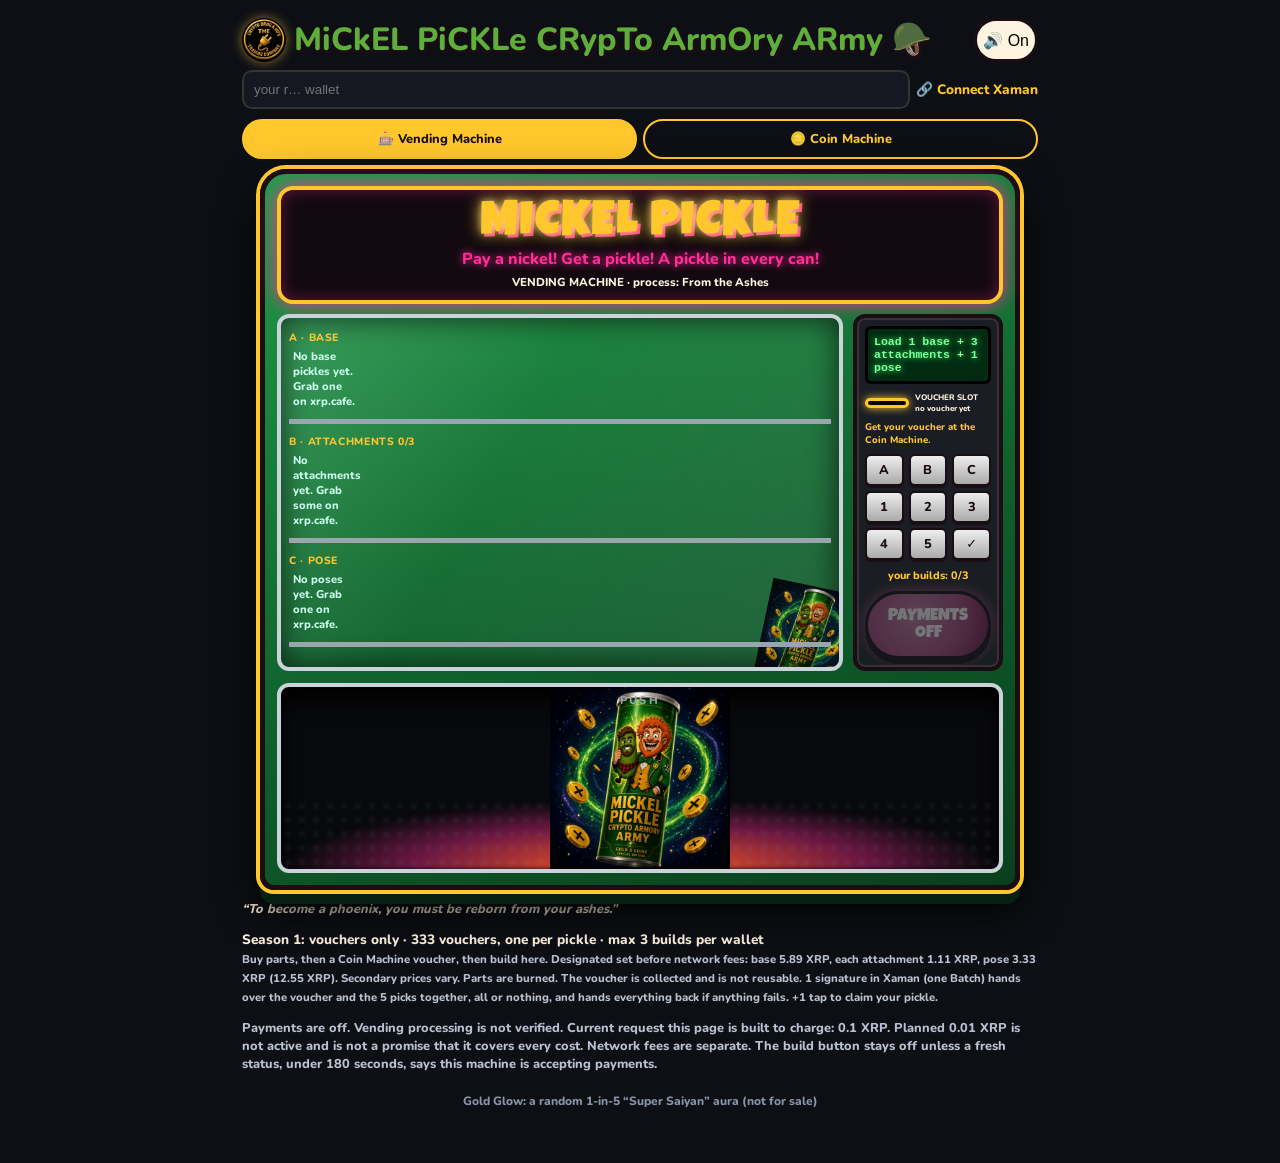
==== commit 3dd32eb7: "Fail-close machine payments and put Pair Spin above the Vault. The site keeps today's 0.1 XRP reques" ====
--- a/mickel-pickle/index.html
+++ b/mickel-pickle/index.html
@@ -1,4 +1,4 @@
-<!doctype html><html lang="en"><head><meta charset="utf-8"><meta name="viewport" content="width=device-width,initial-scale=1,viewport-fit=cover">
+<!doctype html><html lang="en"><head><meta charset="utf-8"><script>window.MP_BUILD="20261109-0124";(function(){try{fetch("../version.json?t="+Date.now(),{cache:"no-store"}).then(function(r){return r.json()}).then(function(j){var b=j&&j.pickle;if(!b||b===window.MP_BUILD)return;var u=new URL(location.href);if(u.searchParams.get("v")===b)return;u.searchParams.set("v",b);location.replace(u.toString())}).catch(function(){})}catch(e){}})();</script><meta name="viewport" content="width=device-width,initial-scale=1,viewport-fit=cover">
 <title>MiCkEL PiCKLe CRypTo ArmOry ARmy 🪖 · From the Ashes</title><link rel="stylesheet" href="ashes.css?v=20261023-vr1"></head>
 <body>
 <header class="hd"><a class="homelogo" href="../home.html" aria-label="Home"><img src="../img/the_plug.png" alt="Crypto Bros &amp; Ho's Trading Company — Home" width="44" height="44"></a><h1 class="disp">MiCkEL PiCKLe CRypTo ArmOry ARmy 🪖</h1><button id="mute" class="mute" type="button"></button></header>
@@ -42,7 +42,8 @@
   <div class="vm-tray" id="vmTray"><div class="vm-flames"></div><div class="canbox"><img id="can" src="img/can_armory_army.png" alt="Mickel Pickle can"><img id="result" alt="Your new Mickel Pickle" hidden></div><span class="vm-push">PUSH</span></div><div id="vmBanner" hidden>🎉 YOUR CUSTOM PICKLE!</div><div id="vmClaims"></div>
  </div>
  <p class="lore">“To become a phoenix, you must be reborn from your ashes.”</p>
- <div class="cost">Season 1: vouchers only · 333 vouchers, one per pickle · max 3 builds per wallet<br><small>Get your voucher at the Coin Machine. 1 signature in Xaman (one Batch): hands over your voucher and sends your 5 picks together, all or nothing. The machine collects the voucher (it is kept, not burned), burns those 5 parts, and hands everything back if anything fails. +1 tap to claim your pickle.</small></div>
+ <div class="cost">Season 1: vouchers only · 333 vouchers, one per pickle · max 3 builds per wallet<br><small>Buy parts, then a Coin Machine voucher, then build here. Designated set before network fees: base 5.89 XRP, each attachment 1.11 XRP, pose 3.33 XRP (12.55 XRP). Secondary prices vary. Parts are burned. The voucher is collected and is not reusable. 1 signature in Xaman (one Batch) hands over the voucher and the 5 picks together, all or nothing, and hands everything back if anything fails. +1 tap to claim your pickle.</small>
+ <p class="note" id="vmPayNote"><b>Payments are off.</b> Vending processing is not verified. Current request this page is built to charge: 0.1 XRP. Planned 0.01 XRP is not active and is not a promise that it covers every cost. Network fees are separate. The build button stays off unless a fresh status, under 180 seconds, says this machine is accepting payments.</p></div>
  <div id="claims"></div>
 </section>
 <section id="t-coin" class="tab" hidden>
@@ -59,9 +60,9 @@
   </div>
   <div class="cm-billslot"><div class="cm-mouth"></div></div><div class="cm-vcount" id="cmVcount"></div>
  </div>
- <div class="cost"><b>Drop in any mix of Mickel Nickel coin NFTs worth exactly 50,000 per bill: 50K = 1 bill, 1 Gold (100K) = 2 bills, 150K = 3.</b> The bill pays for one custom build in the Vending Machine, where it is collected (not burned).<br><small>Rules: Copper coins are burned · Gold &amp; Silver coins are kept · max 3 vouchers per wallet · exact multiples of 50,000 only, or everything is handed back · max 3 vouchers per wallet counts every bill.</small><div id="cmStatus" class="vm-screen" style="margin-top:8px">Connect your wallet, tap your coins to fill the hopper to exactly 50,000.</div><div class="note" id="cmSigs"></div><div class="note"><b>0.1 XRP machine fee per request</b> (paid once, in signature 1; any extra signatures are 1 drop). Refunded if the machine hands your coins back.</div><div id="cmClaims"></div></div>
+ <div class="cost"><b>Drop in any mix of Mickel Nickel coin NFTs worth exactly 50,000 per bill: 50K = 1 bill, 1 Gold (100K) = 2 bills, 150K = 3.</b> The bill pays for one custom build in the Vending Machine, where it is collected (not burned).<br><small>Rules: Copper coins are burned · Gold &amp; Silver coins are kept · max 3 vouchers per wallet · exact multiples of 50,000 only, or everything is handed back · max 3 vouchers per wallet counts every bill.</small><div id="cmStatus" class="vm-screen" style="margin-top:8px">Connect your wallet, tap your coins to fill the hopper to exactly 50,000.</div><div class="note" id="cmSigs"></div><div class="note" id="cmFeeNote"><b>Payments are off.</b> Coin processing is not verified. Current machine request: <b>0.1 XRP</b> once per request (signature 1; any extra signatures are 1 drop). Planned 0.01 XRP is not active and is not a promise that it covers every cost. Network fees are separate. The insert button stays off unless a fresh status, under 180 seconds, says this machine is accepting payments. A short fee is refunded only if the machine is actually running and hands the coins back.</div><div id="cmClaims"></div></div>
 </section>
 <div id="qr" hidden><img id="qri" alt="Scan with Xaman"><p class="small">Scan with Xaman</p></div>
 <p class="small foot">Gold Glow: a random 1-in-5 “Super Saiyan” aura (not for sale)</p>
-<script src="config.js"></script><script src="ashes.js?v=20261023-vr1"></script>
+<script src="config.js"></script><script src="../pay-gate.js?v=20261109-0124"></script><script src="ashes.js?v=20261109-0124"></script>
 </body></html>
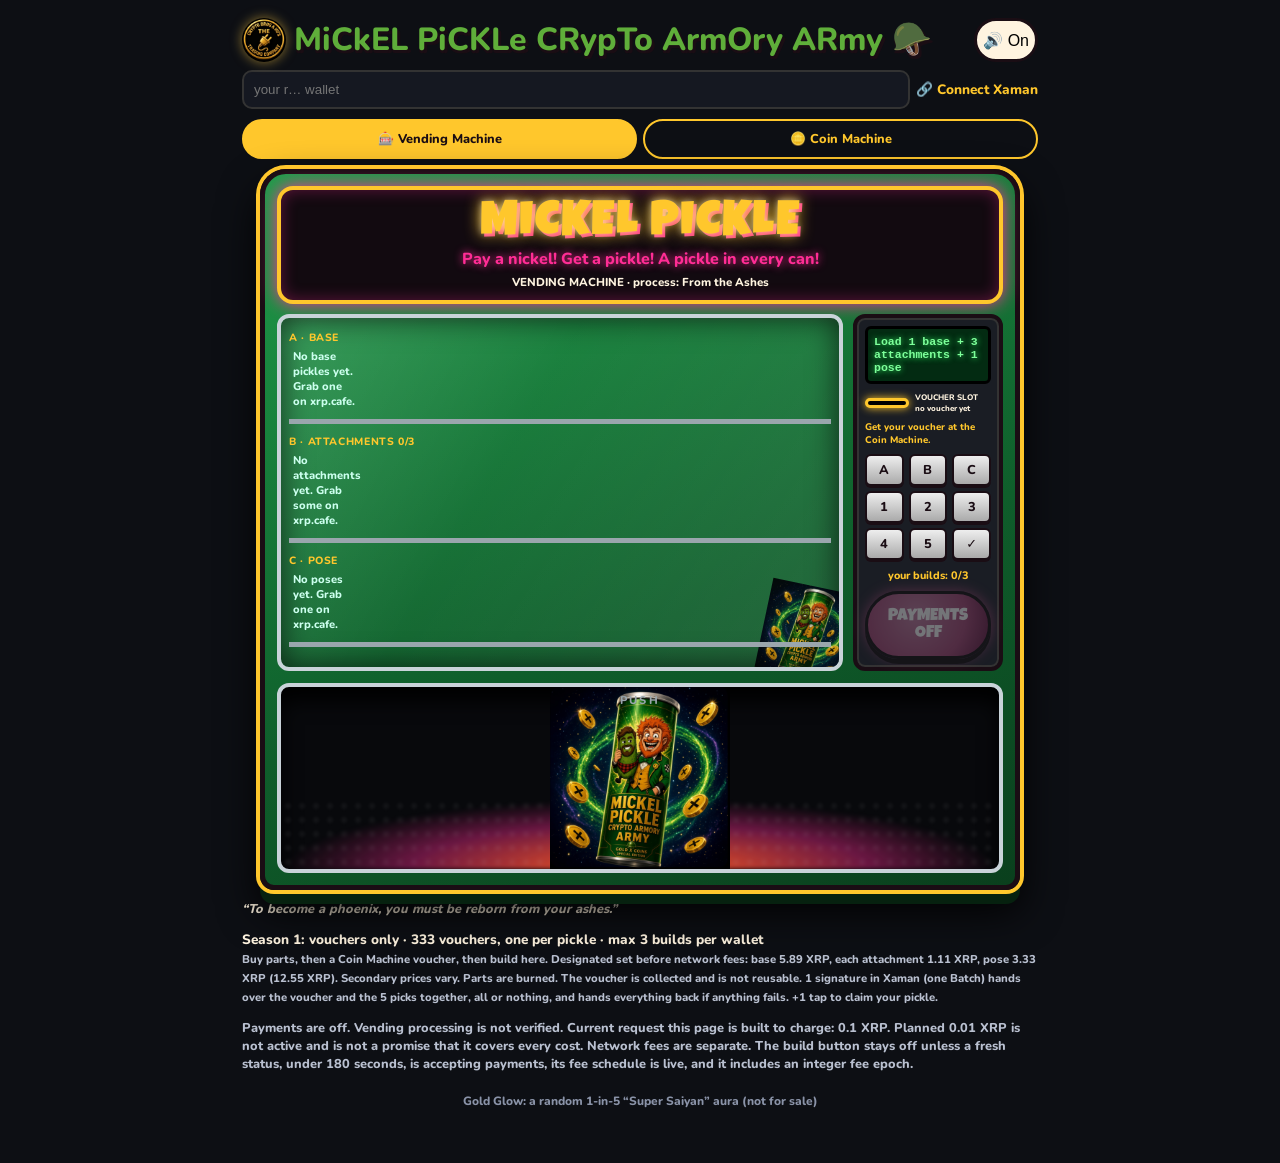
==== commit 6a1a7189: "Require a live fee schedule and integer epoch before any machine payment. accepting_payments alone n" ====
--- a/mickel-pickle/index.html
+++ b/mickel-pickle/index.html
@@ -1,4 +1,4 @@
-<!doctype html><html lang="en"><head><meta charset="utf-8"><script>window.MP_BUILD="20261109-0124";(function(){try{fetch("../version.json?t="+Date.now(),{cache:"no-store"}).then(function(r){return r.json()}).then(function(j){var b=j&&j.pickle;if(!b||b===window.MP_BUILD)return;var u=new URL(location.href);if(u.searchParams.get("v")===b)return;u.searchParams.set("v",b);location.replace(u.toString())}).catch(function(){})}catch(e){}})();</script><meta name="viewport" content="width=device-width,initial-scale=1,viewport-fit=cover">
+<!doctype html><html lang="en"><head><meta charset="utf-8"><script>window.MP_BUILD="20261109-0136";(function(){try{fetch("../version.json?t="+Date.now(),{cache:"no-store"}).then(function(r){return r.json()}).then(function(j){var b=j&&j.pickle;if(!b||b===window.MP_BUILD)return;var u=new URL(location.href);if(u.searchParams.get("v")===b)return;u.searchParams.set("v",b);location.replace(u.toString())}).catch(function(){})}catch(e){}})();</script><meta name="viewport" content="width=device-width,initial-scale=1,viewport-fit=cover">
 <title>MiCkEL PiCKLe CRypTo ArmOry ARmy 🪖 · From the Ashes</title><link rel="stylesheet" href="ashes.css?v=20261023-vr1"></head>
 <body>
 <header class="hd"><a class="homelogo" href="../home.html" aria-label="Home"><img src="../img/the_plug.png" alt="Crypto Bros &amp; Ho's Trading Company — Home" width="44" height="44"></a><h1 class="disp">MiCkEL PiCKLe CRypTo ArmOry ARmy 🪖</h1><button id="mute" class="mute" type="button"></button></header>
@@ -43,7 +43,7 @@
  </div>
  <p class="lore">“To become a phoenix, you must be reborn from your ashes.”</p>
  <div class="cost">Season 1: vouchers only · 333 vouchers, one per pickle · max 3 builds per wallet<br><small>Buy parts, then a Coin Machine voucher, then build here. Designated set before network fees: base 5.89 XRP, each attachment 1.11 XRP, pose 3.33 XRP (12.55 XRP). Secondary prices vary. Parts are burned. The voucher is collected and is not reusable. 1 signature in Xaman (one Batch) hands over the voucher and the 5 picks together, all or nothing, and hands everything back if anything fails. +1 tap to claim your pickle.</small>
- <p class="note" id="vmPayNote"><b>Payments are off.</b> Vending processing is not verified. Current request this page is built to charge: 0.1 XRP. Planned 0.01 XRP is not active and is not a promise that it covers every cost. Network fees are separate. The build button stays off unless a fresh status, under 180 seconds, says this machine is accepting payments.</p></div>
+ <p class="note" id="vmPayNote"><b>Payments are off.</b> Vending processing is not verified. Current request this page is built to charge: 0.1 XRP. Planned 0.01 XRP is not active and is not a promise that it covers every cost. Network fees are separate. The build button stays off unless a fresh status, under 180 seconds, is accepting payments, its fee schedule is live, and it includes an integer fee epoch.</p></div>
  <div id="claims"></div>
 </section>
 <section id="t-coin" class="tab" hidden>
@@ -60,9 +60,9 @@
   </div>
   <div class="cm-billslot"><div class="cm-mouth"></div></div><div class="cm-vcount" id="cmVcount"></div>
  </div>
- <div class="cost"><b>Drop in any mix of Mickel Nickel coin NFTs worth exactly 50,000 per bill: 50K = 1 bill, 1 Gold (100K) = 2 bills, 150K = 3.</b> The bill pays for one custom build in the Vending Machine, where it is collected (not burned).<br><small>Rules: Copper coins are burned · Gold &amp; Silver coins are kept · max 3 vouchers per wallet · exact multiples of 50,000 only, or everything is handed back · max 3 vouchers per wallet counts every bill.</small><div id="cmStatus" class="vm-screen" style="margin-top:8px">Connect your wallet, tap your coins to fill the hopper to exactly 50,000.</div><div class="note" id="cmSigs"></div><div class="note" id="cmFeeNote"><b>Payments are off.</b> Coin processing is not verified. Current machine request: <b>0.1 XRP</b> once per request (signature 1; any extra signatures are 1 drop). Planned 0.01 XRP is not active and is not a promise that it covers every cost. Network fees are separate. The insert button stays off unless a fresh status, under 180 seconds, says this machine is accepting payments. A short fee is refunded only if the machine is actually running and hands the coins back.</div><div id="cmClaims"></div></div>
+ <div class="cost"><b>Drop in any mix of Mickel Nickel coin NFTs worth exactly 50,000 per bill: 50K = 1 bill, 1 Gold (100K) = 2 bills, 150K = 3.</b> The bill pays for one custom build in the Vending Machine, where it is collected (not burned).<br><small>Rules: Copper coins are burned · Gold &amp; Silver coins are kept · max 3 vouchers per wallet · exact multiples of 50,000 only, or everything is handed back · max 3 vouchers per wallet counts every bill.</small><div id="cmStatus" class="vm-screen" style="margin-top:8px">Connect your wallet, tap your coins to fill the hopper to exactly 50,000.</div><div class="note" id="cmSigs"></div><div class="note" id="cmFeeNote"><b>Payments are off.</b> Coin processing is not verified. Current machine request: <b>0.1 XRP</b> once per request (signature 1; any extra signatures are 1 drop). Planned 0.01 XRP is not active and is not a promise that it covers every cost. Network fees are separate. The insert button stays off unless a fresh status, under 180 seconds, is accepting payments, its fee schedule is live, and it includes an integer fee epoch. A short fee is refunded only if the machine is actually running and hands the coins back.</div><div id="cmClaims"></div></div>
 </section>
 <div id="qr" hidden><img id="qri" alt="Scan with Xaman"><p class="small">Scan with Xaman</p></div>
 <p class="small foot">Gold Glow: a random 1-in-5 “Super Saiyan” aura (not for sale)</p>
-<script src="config.js"></script><script src="../pay-gate.js?v=20261109-0124"></script><script src="ashes.js?v=20261109-0124"></script>
+<script src="config.js"></script><script src="../pay-gate.js?v=20261109-0136"></script><script src="ashes.js?v=20261109-0136"></script>
 </body></html>
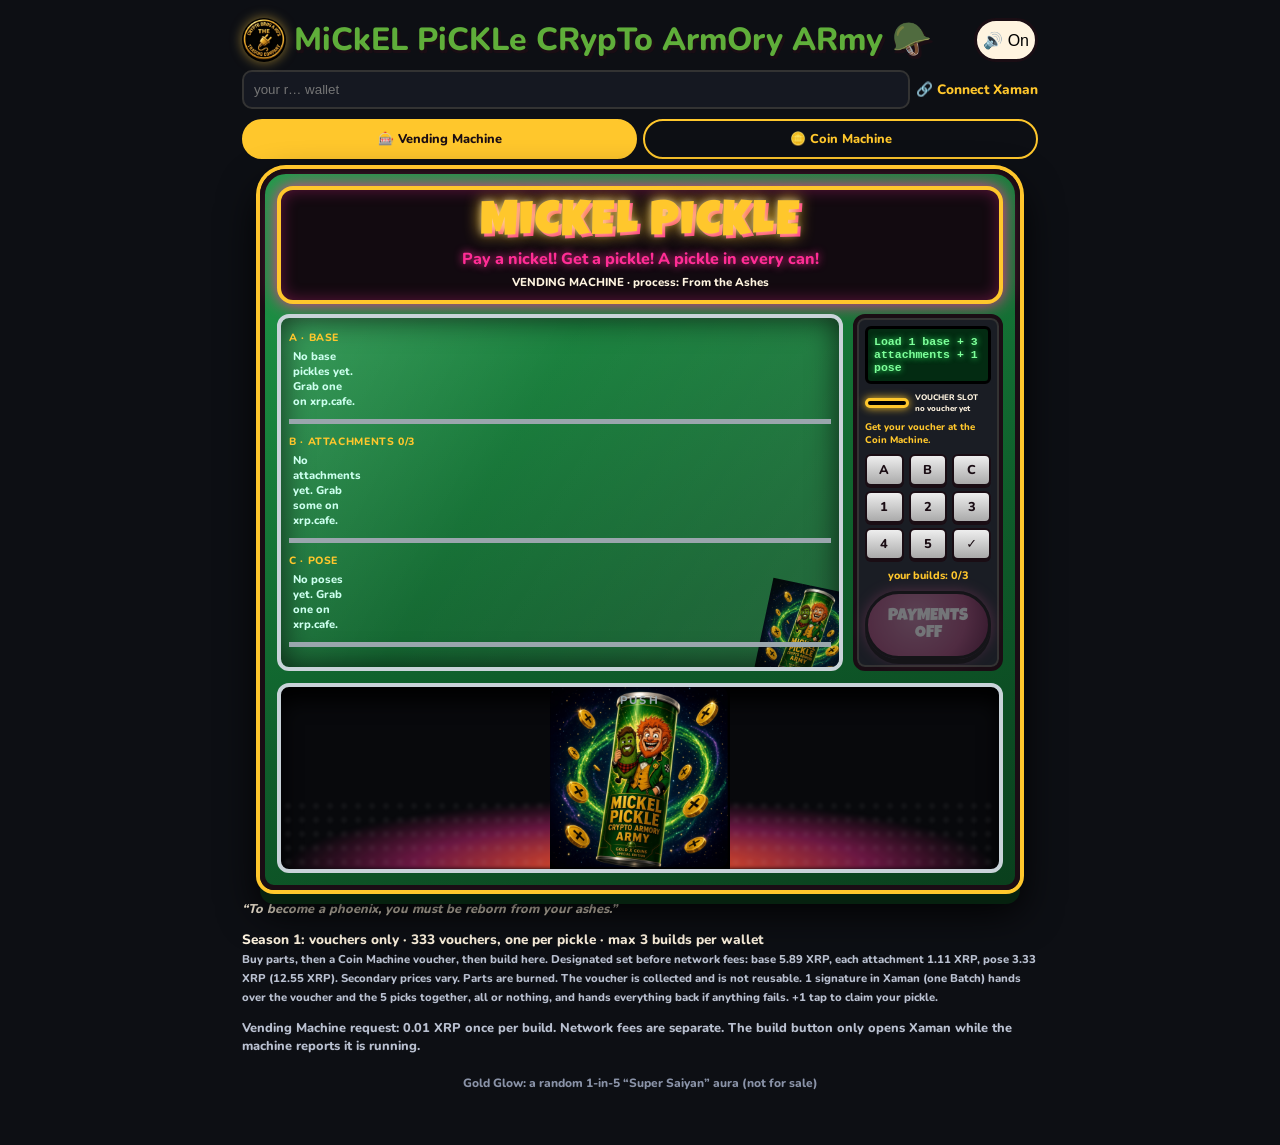
==== commit e58e9fb4: "Go live: 0.01 XRP anti-spam fees, Slots 1 or 3 spins, 30-min status heartbeat window, coin/vending 0" ====
--- a/mickel-pickle/index.html
+++ b/mickel-pickle/index.html
@@ -1,4 +1,4 @@
-<!doctype html><html lang="en"><head><meta charset="utf-8"><script>window.MP_BUILD="20261109-0136";(function(){try{fetch("../version.json?t="+Date.now(),{cache:"no-store"}).then(function(r){return r.json()}).then(function(j){var b=j&&j.pickle;if(!b||b===window.MP_BUILD)return;var u=new URL(location.href);if(u.searchParams.get("v")===b)return;u.searchParams.set("v",b);location.replace(u.toString())}).catch(function(){})}catch(e){}})();</script><meta name="viewport" content="width=device-width,initial-scale=1,viewport-fit=cover">
+<!doctype html><html lang="en"><head><meta charset="utf-8"><script>window.MP_BUILD="20261109-1220";(function(){try{fetch("../version.json?t="+Date.now(),{cache:"no-store"}).then(function(r){return r.json()}).then(function(j){var b=j&&j.pickle;if(!b||b===window.MP_BUILD)return;var u=new URL(location.href);if(u.searchParams.get("v")===b)return;u.searchParams.set("v",b);location.replace(u.toString())}).catch(function(){})}catch(e){}})();</script><meta name="viewport" content="width=device-width,initial-scale=1,viewport-fit=cover">
 <title>MiCkEL PiCKLe CRypTo ArmOry ARmy 🪖 · From the Ashes</title><link rel="stylesheet" href="ashes.css?v=20261023-vr1"></head>
 <body>
 <header class="hd"><a class="homelogo" href="../home.html" aria-label="Home"><img src="../img/the_plug.png" alt="Crypto Bros &amp; Ho's Trading Company — Home" width="44" height="44"></a><h1 class="disp">MiCkEL PiCKLe CRypTo ArmOry ARmy 🪖</h1><button id="mute" class="mute" type="button"></button></header>
@@ -43,7 +43,7 @@
  </div>
  <p class="lore">“To become a phoenix, you must be reborn from your ashes.”</p>
  <div class="cost">Season 1: vouchers only · 333 vouchers, one per pickle · max 3 builds per wallet<br><small>Buy parts, then a Coin Machine voucher, then build here. Designated set before network fees: base 5.89 XRP, each attachment 1.11 XRP, pose 3.33 XRP (12.55 XRP). Secondary prices vary. Parts are burned. The voucher is collected and is not reusable. 1 signature in Xaman (one Batch) hands over the voucher and the 5 picks together, all or nothing, and hands everything back if anything fails. +1 tap to claim your pickle.</small>
- <p class="note" id="vmPayNote"><b>Payments are off.</b> Vending processing is not verified. Current request this page is built to charge: 0.1 XRP. Planned 0.01 XRP is not active and is not a promise that it covers every cost. Network fees are separate. The build button stays off unless a fresh status, under 180 seconds, is accepting payments, its fee schedule is live, and it includes an integer fee epoch.</p></div>
+ <p class="note" id="vmPayNote">Vending Machine request: <b>0.01 XRP</b> once per build. Network fees are separate. The build button only opens Xaman while the machine reports it is running.</p></div>
  <div id="claims"></div>
 </section>
 <section id="t-coin" class="tab" hidden>
@@ -60,9 +60,9 @@
   </div>
   <div class="cm-billslot"><div class="cm-mouth"></div></div><div class="cm-vcount" id="cmVcount"></div>
  </div>
- <div class="cost"><b>Drop in any mix of Mickel Nickel coin NFTs worth exactly 50,000 per bill: 50K = 1 bill, 1 Gold (100K) = 2 bills, 150K = 3.</b> The bill pays for one custom build in the Vending Machine, where it is collected (not burned).<br><small>Rules: Copper coins are burned · Gold &amp; Silver coins are kept · max 3 vouchers per wallet · exact multiples of 50,000 only, or everything is handed back · max 3 vouchers per wallet counts every bill.</small><div id="cmStatus" class="vm-screen" style="margin-top:8px">Connect your wallet, tap your coins to fill the hopper to exactly 50,000.</div><div class="note" id="cmSigs"></div><div class="note" id="cmFeeNote"><b>Payments are off.</b> Coin processing is not verified. Current machine request: <b>0.1 XRP</b> once per request (signature 1; any extra signatures are 1 drop). Planned 0.01 XRP is not active and is not a promise that it covers every cost. Network fees are separate. The insert button stays off unless a fresh status, under 180 seconds, is accepting payments, its fee schedule is live, and it includes an integer fee epoch. A short fee is refunded only if the machine is actually running and hands the coins back.</div><div id="cmClaims"></div></div>
+ <div class="cost"><b>Drop in any mix of Mickel Nickel coin NFTs worth exactly 50,000 per bill: 50K = 1 bill, 1 Gold (100K) = 2 bills, 150K = 3.</b> The bill pays for one custom build in the Vending Machine, where it is collected (not burned).<br><small>Rules: Copper coins are burned · Gold &amp; Silver coins are kept · max 3 vouchers per wallet · exact multiples of 50,000 only, or everything is handed back · max 3 vouchers per wallet counts every bill.</small><div id="cmStatus" class="vm-screen" style="margin-top:8px">Connect your wallet, tap your coins to fill the hopper to exactly 50,000.</div><div class="note" id="cmSigs"></div><div class="note" id="cmFeeNote">Coin Machine request: <b>0.01 XRP</b> once per request (signature 1; any extra signatures are 1 drop). Network fees are separate. The insert button only opens Xaman while the machine reports it is running. A short fee is refunded.</div><div id="cmClaims"></div></div>
 </section>
 <div id="qr" hidden><img id="qri" alt="Scan with Xaman"><p class="small">Scan with Xaman</p></div>
 <p class="small foot">Gold Glow: a random 1-in-5 “Super Saiyan” aura (not for sale)</p>
-<script src="config.js"></script><script src="../pay-gate.js?v=20261109-0136"></script><script src="ashes.js?v=20261109-0136"></script>
+<script src="config.js"></script><script src="../pay-gate.js?v=20261109-1220"></script><script src="ashes.js?v=20261109-1220"></script>
 </body></html>
